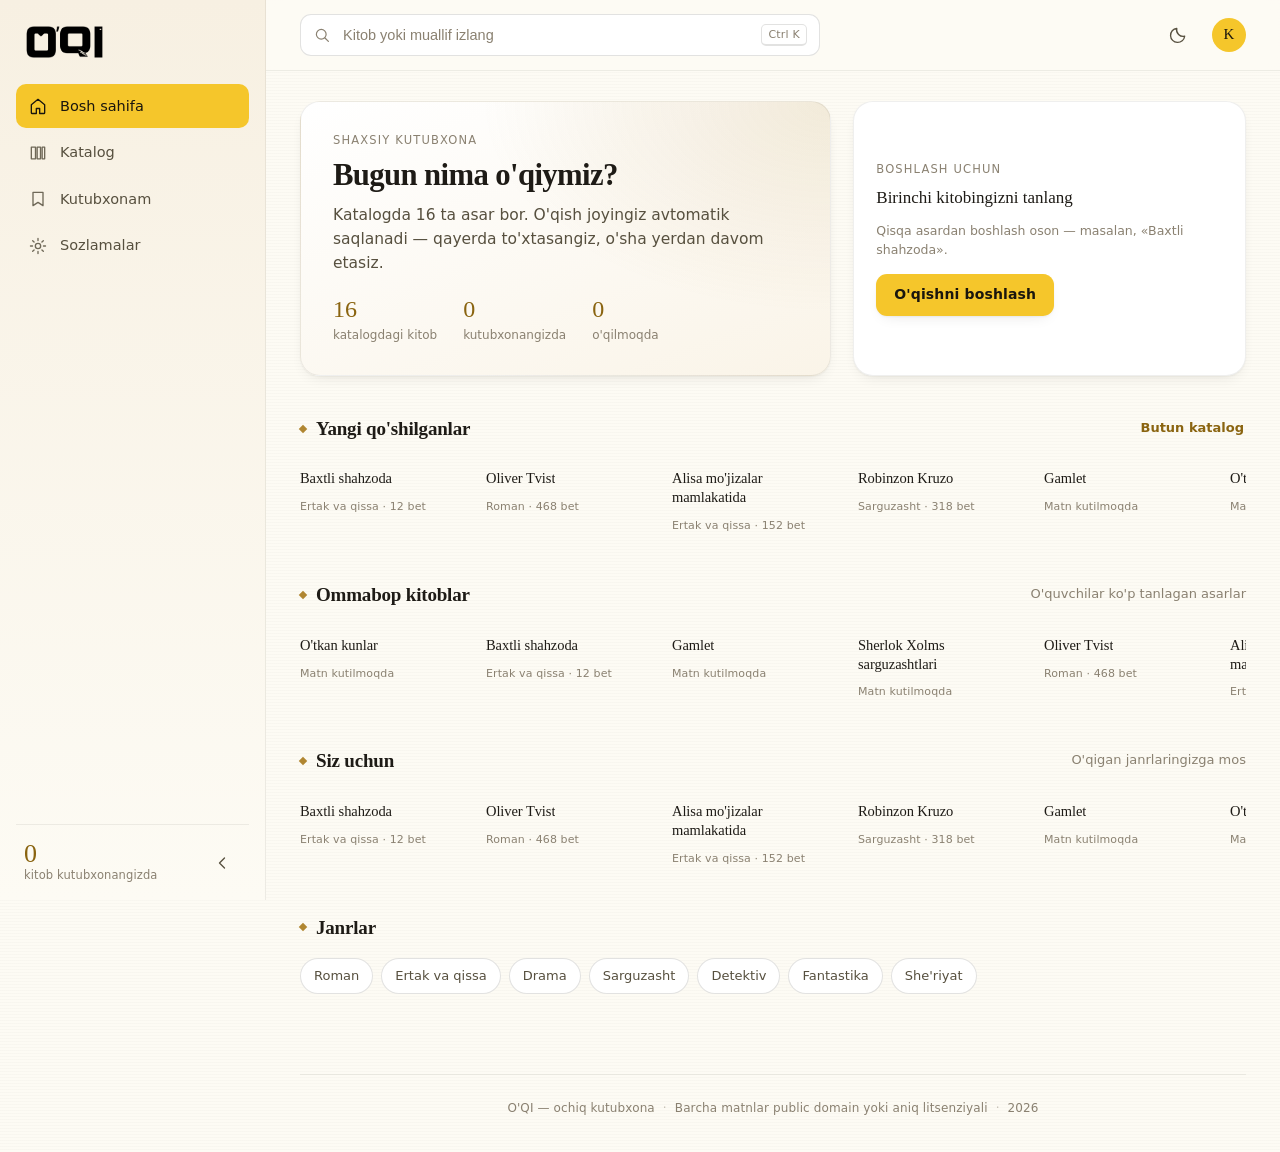
==== index.html @ bd7735b1 "Add files via upload" ====
<!DOCTYPE html>
<html lang="uz-Latn">
<head>
<meta charset="utf-8">
<meta name="viewport" content="width=device-width, initial-scale=1">
<title>O'QI — o'zbekcha elektron kutubxona</title>
<meta name="description" content="O'zbek tilidagi kitoblar katalogi: qidiruv, janrlar bo'yicha tanlash, o'qish va o'qish joyini saqlash. Public domain asarlar, oflayn ishlaydi.">
<meta name="theme-color" content="#12433b">
<link rel="canonical" href="https://oqi.uz/">

<meta property="og:type" content="website">
<meta property="og:site_name" content="O'QI">
<meta property="og:title" content="O'QI — o'zbekcha elektron kutubxona">
<meta property="og:description" content="Qidiruv, janrlar, o'qish jarayonini saqlash. Public domain asarlar asosidagi katalog.">
<meta property="og:locale" content="uz_UZ">
<meta name="twitter:card" content="summary_large_image">
<meta name="twitter:image" content="assets/oqi-og.png">
<meta property="og:image" content="assets/oqi-og.png">
<meta property="og:image:width" content="1200">
<meta property="og:image:height" content="630">

<link rel="icon" href="favicon-32.png" sizes="32x32" type="image/png">
<link rel="apple-touch-icon" href="assets/oqi-icon-180.png">
<link rel="manifest" href="manifest.webmanifest">
<link rel="stylesheet" href="assets/styles.css">
</head>
<body>
<a class="skip" href="#main">Asosiy qismga o'tish</a>

<div class="app" id="app">
  <aside class="sidebar" id="sidebar" aria-label="Asosiy menyu">
    <a class="brand" href="#/home" aria-label="O'QI — bosh sahifa">
      <img class="brand__full" src="assets/oqi-wordmark.png" alt="O'QI" width="112" height="53">
      <img class="brand__mini" src="assets/oqi-icon-180.png" alt="O'QI" width="32" height="32">
    </a>

    <nav class="nav" id="nav">
      <button class="nav__item" data-route="home">
        <svg viewBox="0 0 24 24" aria-hidden="true"><path d="M4 10.5 12 4l8 6.5V20a1 1 0 0 1-1 1h-5v-6H10v6H5a1 1 0 0 1-1-1z"/></svg>
        <span>Bosh sahifa</span>
      </button>
      <button class="nav__item" data-route="catalog">
        <svg viewBox="0 0 24 24" aria-hidden="true"><path d="M4 5h5v14H4zM11 5h4v14h-4zM17 5h3v14h-3z"/></svg>
        <span>Katalog</span>
      </button>
      <button class="nav__item" data-route="library">
        <svg viewBox="0 0 24 24" aria-hidden="true"><path d="M6 4h12v16l-6-4-6 4z"/></svg>
        <span>Kutubxonam</span>
      </button>
      <button class="nav__item" data-route="settings">
        <svg viewBox="0 0 24 24" aria-hidden="true"><circle cx="12" cy="12" r="3.2"/><path d="M12 3v2.4M12 18.6V21M3 12h2.4M18.6 12H21M5.6 5.6l1.7 1.7M16.7 16.7l1.7 1.7M18.4 5.6l-1.7 1.7M7.3 16.7l-1.7 1.7"/></svg>
        <span>Sozlamalar</span>
      </button>
    </nav>

    <div class="sidebar__foot">
      <div class="streak">
        <span class="streak__num" id="streakNum">0</span>
        <span class="streak__lbl">kitob kutubxonangizda</span>
      </div>
      <button class="icon-btn sidebar__collapse" id="collapseBtn" aria-label="Menyuni yig'ish" aria-expanded="true">
        <svg viewBox="0 0 24 24" aria-hidden="true"><path d="M15 6l-6 6 6 6"/></svg>
      </button>
    </div>
  </aside>

  <main class="main" id="main">
    <header class="topbar">
      <button class="icon-btn topbar__menu" id="menuBtn" aria-label="Menyuni ochish">
        <svg viewBox="0 0 24 24" aria-hidden="true"><path d="M4 7h16M4 12h16M4 17h16"/></svg>
      </button>

      <label class="search">
        <svg viewBox="0 0 24 24" aria-hidden="true"><circle cx="11" cy="11" r="6.5"/><path d="M16 16l4.5 4.5"/></svg>
        <input id="searchInput" type="search" placeholder="Kitob yoki muallif izlang" autocomplete="off" aria-label="Qidiruv">
        <kbd class="search__kbd">Ctrl K</kbd>
      </label>

      <div class="topbar__right">
        <button class="btn btn--ghost" id="themeBtn" aria-label="Mavzuni almashtirish">
          <svg viewBox="0 0 24 24" aria-hidden="true"><path d="M20 13.5A8 8 0 0 1 10.5 4 8.5 8.5 0 1 0 20 13.5z"/></svg>
        </button>
        <div class="avatar" aria-hidden="true">K</div>
      </div>
    </header>

    <div class="view" id="view" role="region" aria-live="polite"></div>

    <footer class="site-foot">
      <span>O'QI — ochiq kutubxona</span>
      <span class="site-foot__dot">·</span>
      <span>Barcha matnlar public domain yoki aniq litsenziyali</span>
      <span class="site-foot__dot">·</span>
      <span>2026</span>
    </footer>
  </main>
</div>

<div class="scrim" id="scrim" hidden></div>

<section class="reader" id="reader" aria-label="O'quvchi oynasi" hidden>
  <header class="reader__bar">
    <button class="icon-btn" id="readerClose" aria-label="Yopish">
      <svg viewBox="0 0 24 24" aria-hidden="true"><path d="M6 6l12 12M18 6L6 18"/></svg>
    </button>
    <div class="reader__title" id="readerTitle">—</div>
    <div class="reader__tools">
      <button class="icon-btn" id="fontMinus" aria-label="Shriftni kichraytirish">A−</button>
      <button class="icon-btn" id="fontPlus" aria-label="Shriftni kattalashtirish">A+</button>
      <button class="icon-btn" id="readerTheme" aria-label="O'qish mavzusi">
        <svg viewBox="0 0 24 24" aria-hidden="true"><circle cx="12" cy="12" r="7.5"/><path d="M12 4.5v15"/></svg>
      </button>
      <button class="icon-btn" id="bookmarkBtn" aria-label="Xatcho'p qo'yish">
        <svg viewBox="0 0 24 24" aria-hidden="true"><path d="M7 4h10v16l-5-3.6L7 20z"/></svg>
      </button>
    </div>
  </header>
  <div class="reader__scroll" id="readerScroll">
    <article class="reader__page" id="readerPage"></article>
  </div>
  <footer class="reader__foot">
    <button class="btn btn--quiet" id="prevCh">Oldingi</button>
    <div class="progress" aria-hidden="true"><span id="readerProgress"></span></div>
    <span class="reader__pct" id="readerPct">0%</span>
    <button class="btn btn--quiet" id="nextCh">Keyingi</button>
  </footer>
</section>

<div class="toast" id="toast" role="status" aria-live="polite" hidden></div>

<script src="assets/data.js"></script>
<script src="assets/texts.js"></script>
<script src="assets/app.js"></script>
<script>
  if ("serviceWorker" in navigator && location.protocol.startsWith("http")) {
    window.addEventListener("load", function () {
      navigator.serviceWorker.register("sw.js").catch(function () {});
    });
  }
</script>
</body>
</html>
---- assets/styles.css ----
/* ============================================================
   O'QI — vizual tizim
   Iliq qog'oz fon · to'q yashil-kulrang asosiy rang · mis urg'u
   ============================================================ */

:root{
  color-scheme:light;
  --paper:#fdfbf4;
  --paper-2:#f7f0e2;
  --surface:#ffffff;
  --surface-2:#faf4e8;
  --ink:#1e1b16;
  --ink-2:#57503f;
  --ink-3:#8a8171;
  --accent:#f5c62b;
  --accent-hover:#e3b214;
  --on-accent:#1a160e;
  --accent-ink:#8a6410;
  --forest:#f5c62b;
  --forest-deep:#1c1810;
  --brass:#b08631;
  --clay:#b4563a;
  --line:rgba(34,31,26,.13);
  --line-2:rgba(34,31,26,.07);
  --shadow-1:0 1px 2px rgba(34,31,26,.05),0 6px 16px -8px rgba(34,31,26,.14);
  --shadow-2:0 2px 4px rgba(34,31,26,.05),0 18px 34px -16px rgba(34,31,26,.22);
  --shadow-3:0 4px 10px rgba(12,24,20,.10),0 30px 60px -24px rgba(12,24,20,.35);

  --serif:"Iowan Old Style","Palatino Linotype","Book Antiqua",Georgia,"Times New Roman",serif;
  --sans:"Segoe UI Variable Text","Segoe UI",system-ui,-apple-system,"Helvetica Neue",Arial,sans-serif;

  --t-fast:120ms;
  --t-base:180ms;
  --t-slow:260ms;
  --ease:cubic-bezier(.2,0,0,1);

  --sidebar:266px;
  --radius:14px;
  --radius-lg:20px;
}

body[data-theme="dark"]{
  color-scheme:dark;
  --paper:#151916;
  --paper-2:#111512;
  --surface:#1c221d;
  --surface-2:#222822;
  --ink:#efe9dc;
  --ink-2:#b3ab9c;
  --ink-3:#8b8377;
  --line:rgba(239,233,220,.14);
  --line-2:rgba(239,233,220,.07);
  --accent:#f0c536;
  --accent-hover:#ffd753;
  --on-accent:#17130b;
  --accent-ink:#e6bf55;
  --forest:#f0c536;
  --forest-deep:#0d100c;
  --brass:#c9a25a;
  --shadow-1:0 1px 2px rgba(0,0,0,.4);
  --shadow-2:0 18px 34px -16px rgba(0,0,0,.7);
  --shadow-3:0 30px 60px -24px rgba(0,0,0,.8);
}

*,*::before,*::after{box-sizing:border-box}
html,body{height:100%}
body{
  margin:0;
  font-family:var(--sans);
  font-size:15px;
  line-height:1.55;
  color:var(--ink);
  background:var(--paper);
  background-image:linear-gradient(rgba(34,31,26,.018) 1px,transparent 1px);
  background-size:100% 3px;
  -webkit-font-smoothing:antialiased;
}
h1,h2,h3{font-family:var(--serif);font-weight:600;letter-spacing:-.01em;margin:0}
button{font:inherit;color:inherit;background:none;border:0;cursor:pointer}
svg{width:20px;height:20px;fill:none;stroke:currentColor;stroke-width:1.6;stroke-linecap:round;stroke-linejoin:round}

.skip{position:absolute;left:-9999px;top:0;background:var(--accent);color:var(--on-accent);padding:10px 16px;border-radius:0 0 8px 0;z-index:100}
.skip:focus{left:0}

:focus-visible{outline:2px solid var(--brass);outline-offset:2px;border-radius:6px}

/* ---------- App shell ---------- */
.app{display:grid;grid-template-columns:var(--sidebar) 1fr;min-height:100vh;transition:grid-template-columns var(--t-slow) var(--ease)}
.app.is-collapsed{--sidebar:88px}

.sidebar{
  position:sticky;top:0;height:100vh;
  display:flex;flex-direction:column;
  padding:22px 16px 18px;
  background:linear-gradient(180deg,var(--paper-2),var(--paper));
  border-right:1px solid var(--line-2);
  transition:transform var(--t-slow) var(--ease);
  z-index:30;
}
.brand{display:flex;align-items:center;padding:0 6px 22px;color:var(--ink)}
.brand__full{height:40px;width:auto;display:block}
.brand__mini{display:none;width:32px;height:32px;border-radius:9px}
body[data-theme="dark"] .brand__full{filter:invert(1) brightness(1.05)}
.brand__mark{width:30px;height:30px;stroke-width:1.5}
.brand__text{font-family:var(--serif);font-size:21px;letter-spacing:-.02em}

.nav{display:flex;flex-direction:column;gap:2px}
.nav__item{
  display:flex;align-items:center;gap:12px;
  padding:11px 12px;border-radius:10px;
  color:var(--ink-2);font-size:14.5px;font-weight:500;
  transition:background var(--t-fast) var(--ease),color var(--t-fast) var(--ease),transform var(--t-fast) var(--ease);
  text-align:left;white-space:nowrap;overflow:hidden;
}
.nav__item svg{flex:0 0 20px;opacity:.85}
.nav__item:hover{background:rgba(245,198,43,.20);color:var(--ink)}
.nav__item:active{transform:scale(.985)}
.nav__item.is-active{background:var(--accent);color:var(--on-accent)}
.nav__item.is-active svg{opacity:1}

.sidebar__foot{margin-top:auto;display:flex;align-items:flex-end;justify-content:space-between;gap:8px;padding:14px 8px 0;border-top:1px solid var(--line-2)}
.streak{display:flex;flex-direction:column;line-height:1.15;overflow:hidden}
.streak__num{font-family:var(--serif);font-size:26px;color:var(--accent-ink)}
.streak__lbl{font-size:11.5px;color:var(--ink-3);letter-spacing:.01em;white-space:nowrap}
.icon-btn{
  display:inline-flex;align-items:center;justify-content:center;
  width:38px;height:38px;border-radius:10px;color:var(--ink-2);
  transition:background var(--t-fast) var(--ease),color var(--t-fast) var(--ease),transform var(--t-fast) var(--ease);
  font-size:12px;letter-spacing:.02em;
}
.icon-btn:hover{background:rgba(245,198,43,.22);color:var(--ink)}
.icon-btn:active{transform:scale(.94)}

.app.is-collapsed .brand__full,
.app.is-collapsed .nav__item span,
.app.is-collapsed .streak{display:none}
.app.is-collapsed .brand__mini{display:block}
.app.is-collapsed .brand{justify-content:center}
.app.is-collapsed .nav__item{justify-content:center;padding:12px}
.app.is-collapsed .brand{justify-content:center;padding-bottom:22px}
.app.is-collapsed .sidebar__foot{justify-content:center}
.app.is-collapsed .sidebar__collapse svg{transform:rotate(180deg)}

/* ---------- Topbar ---------- */
.main{min-width:0;display:flex;flex-direction:column}
.topbar{
  position:sticky;top:0;z-index:20;
  display:flex;align-items:center;gap:14px;
  padding:14px 34px;
  background:color-mix(in srgb,var(--paper) 88%,transparent);
  backdrop-filter:blur(10px);
  border-bottom:1px solid var(--line-2);
}
.topbar__menu{display:none}
.search{
  flex:1;max-width:520px;
  display:flex;align-items:center;gap:10px;
  padding:0 12px;height:42px;
  background:var(--surface);
  border:1px solid var(--line);
  border-radius:11px;
  transition:border-color var(--t-fast) var(--ease),box-shadow var(--t-fast) var(--ease);
}
.search:focus-within{border-color:var(--accent-hover);box-shadow:0 0 0 3px rgba(245,198,43,.28)}
.search svg{color:var(--ink-3);flex:0 0 18px;width:18px;height:18px}
.search input{flex:1;border:0;background:none;outline:none;font-size:14.5px;color:var(--ink);min-width:0}
.search input::placeholder{color:var(--ink-3)}
.search__kbd{
  font-family:var(--sans);font-size:11px;color:var(--ink-3);
  border:1px solid var(--line);border-bottom-width:2px;border-radius:5px;padding:1px 6px;
  letter-spacing:.02em;white-space:nowrap;
}
.topbar__right{margin-left:auto;display:flex;align-items:center;gap:6px}
.avatar{
  width:34px;height:34px;border-radius:50%;
  display:grid;place-items:center;
  background:var(--accent);color:var(--on-accent);
  font-family:var(--serif);font-size:15px;
}

/* ---------- View / page transition ---------- */
.view{padding:30px 34px 72px;flex:1;min-width:0}
.page{animation:pageIn var(--t-slow) var(--ease) both}
@keyframes pageIn{from{opacity:0;transform:translateY(10px)}to{opacity:1;transform:none}}

/* ---------- Typography helpers ---------- */
.eyebrow{font-size:11.5px;text-transform:uppercase;letter-spacing:.1em;color:var(--ink-3);margin:0 0 8px}
.h1{font-size:clamp(26px,2.4vw,36px);line-height:1.15;letter-spacing:-.02em}
.h2{font-size:22px;line-height:1.2}
.lede{color:var(--ink-2);font-size:15.5px;max-width:58ch;margin:10px 0 0}

/* ---------- Section head ---------- */
.section{margin-top:38px}
.section__head{display:flex;align-items:baseline;justify-content:space-between;gap:16px;margin-bottom:16px}
.section__title{display:flex;align-items:center;gap:10px;font-size:19px;font-family:var(--serif);letter-spacing:-.01em}
.section__title::before{content:"";width:6px;height:6px;background:var(--brass);transform:rotate(45deg);flex:0 0 6px}
.section__link{font-size:13px;color:var(--accent-ink);font-weight:600;padding:4px 2px;border-bottom:1px solid transparent}
.section__link:hover{border-color:var(--accent-hover)}
.section__sub{color:var(--ink-3);font-size:13px}

/* ---------- Hero / continue card ---------- */
.hero{display:grid;grid-template-columns:1.15fr .85fr;gap:22px;align-items:stretch}
.hero__intro{
  padding:30px 32px;border-radius:var(--radius-lg);
  background:
    radial-gradient(120% 140% at 100% 0,rgba(176,134,49,.14),transparent 55%),
    linear-gradient(160deg,var(--surface),var(--surface-2));
  border:1px solid var(--line-2);
  box-shadow:var(--shadow-1);
  display:flex;flex-direction:column;justify-content:center;
}
.hero__stats{display:flex;gap:26px;margin-top:22px;flex-wrap:wrap}
.stat__num{font-family:var(--serif);font-size:24px;color:var(--accent-ink);line-height:1}
.stat__lbl{font-size:12px;color:var(--ink-3);margin-top:5px}

.continue{
  display:flex;gap:16px;align-items:center;text-align:left;
  padding:18px;border-radius:var(--radius-lg);
  background:var(--surface);border:1px solid var(--line-2);
  box-shadow:var(--shadow-1);
  transition:transform var(--t-base) var(--ease),box-shadow var(--t-base) var(--ease);
}
.continue:hover{transform:translateY(-3px);box-shadow:var(--shadow-2)}
.continue .cover{width:86px;flex:0 0 86px}
.continue__meta{min-width:0}
.continue__name{font-family:var(--serif);font-size:17px;line-height:1.25;margin-bottom:3px;overflow:hidden;text-overflow:ellipsis;display:-webkit-box;-webkit-line-clamp:2;-webkit-box-orient:vertical}
.continue__author{font-size:12.5px;color:var(--ink-3)}
.continue__bar{height:4px;background:var(--line-2);border-radius:2px;margin-top:12px;overflow:hidden}
.continue__bar span{display:block;height:100%;background:var(--accent-hover);border-radius:2px;transition:width var(--t-slow) var(--ease)}
.continue__pct{font-size:11.5px;color:var(--ink-3);margin-top:6px}

/* ---------- Grids ---------- */
.grid{display:grid;gap:20px 18px;grid-template-columns:repeat(auto-fill,minmax(168px,1fr))}
.rail{display:grid;grid-auto-flow:column;grid-auto-columns:168px;gap:18px;overflow-x:auto;padding-bottom:8px;scroll-snap-type:x proximity}
.rail::-webkit-scrollbar{height:8px}
.rail::-webkit-scrollbar-thumb{background:var(--line);border-radius:4px}

/* ---------- Book card ---------- */
.card{
  display:flex;flex-direction:column;gap:10px;text-align:left;
  border-radius:var(--radius);padding:0;
  transition:transform var(--t-base) var(--ease);
  scroll-snap-align:start;
}
.card:hover{transform:translateY(-5px)}
.card:active{transform:translateY(-2px) scale(.995)}
.card__cover-wrap{border-radius:12px;box-shadow:var(--shadow-1);transition:box-shadow var(--t-base) var(--ease)}
.card:hover .card__cover-wrap{box-shadow:var(--shadow-2)}
.card__name{font-family:var(--serif);font-size:14.5px;line-height:1.3;letter-spacing:-.005em;overflow:hidden;display:-webkit-box;-webkit-line-clamp:2;-webkit-box-orient:vertical}
.card__author{font-size:12px;color:var(--ink-3);margin-top:-4px;white-space:nowrap;overflow:hidden;text-overflow:ellipsis}
.card__meta{display:flex;align-items:center;gap:6px;font-size:11px;color:var(--ink-3);letter-spacing:.01em}

/* ---------- Cover ---------- */
.cover{
  position:relative;aspect-ratio:2/3;width:100%;
  border-radius:10px;overflow:hidden;
  background:var(--c1,#12433b);
  transform:translateZ(0);
  transition:transform var(--t-base) var(--ease);
  box-shadow:inset -1px 0 0 rgba(255,255,255,.12),inset 0 0 0 1px rgba(0,0,0,.15);
}
.card:hover .cover{transform:scale(1.03)}
.cover::before{ /* mato to'qimasi */
  content:"";position:absolute;inset:0;
  background-image:
    repeating-linear-gradient(90deg,rgba(255,255,255,.05) 0 1px,transparent 1px 3px),
    repeating-linear-gradient(0deg,rgba(0,0,0,.05) 0 1px,transparent 1px 3px),
    linear-gradient(120deg,rgba(255,255,255,.14),transparent 42%);
  mix-blend-mode:overlay;
}
.cover::after{ /* muqova gardishi */
  content:"";position:absolute;inset:7px;border:1px solid rgba(246,240,224,.32);border-radius:5px;
}
.cover__spine{
  position:absolute;left:0;top:0;bottom:0;width:11px;
  background:linear-gradient(90deg,rgba(0,0,0,.42),rgba(0,0,0,.06));
  border-right:1px solid rgba(255,255,255,.10);
}
.cover__body{
  position:absolute;inset:0;padding:16px 12px 14px 21px;
  display:flex;flex-direction:column;justify-content:space-between;align-items:center;
  text-align:center;color:#f7f1e2;
  background:linear-gradient(180deg,rgba(0,0,0,.20),rgba(0,0,0,.02) 38%,rgba(0,0,0,.24));
}
.cover__center{display:flex;flex-direction:column;align-items:center;gap:7px;margin:auto 0;width:100%}
.cover__orn{width:15px;height:15px;border:1px solid rgba(247,241,226,.5);transform:rotate(45deg);margin-bottom:2px}
.cover__genre{font-size:8px;letter-spacing:.18em;text-transform:uppercase;opacity:.72}
.cover__top{font-size:8.5px;letter-spacing:.16em;text-transform:uppercase;opacity:.72}
.cover__title{
  font-family:var(--serif);font-size:clamp(13px,1.15vw,17px);line-height:1.22;
  letter-spacing:.005em;text-wrap:balance;max-width:100%;
  text-shadow:0 1px 2px rgba(0,0,0,.35);
}
.cover__author{font-size:9px;letter-spacing:.14em;text-transform:uppercase;opacity:.85;margin-top:2px}
.cover__rule{width:26px;height:1px;background:rgba(246,240,224,.5);margin:6px 0 2px}
.cover--sm .cover__body{padding:12px 8px 10px 15px}
.cover--sm .cover__title{font-size:11px}
.cover--sm .cover__orn{width:10px;height:10px}
.cover--sm .cover__genre{font-size:6.5px}

.badge{
  position:absolute;top:10px;right:10px;z-index:2;
  font-size:10px;letter-spacing:.05em;text-transform:uppercase;
  background:rgba(250,246,238,.92);color:var(--forest-deep);
  padding:3px 7px;border-radius:20px;font-weight:600;
}
.badge--muted{background:rgba(34,31,26,.62);color:#f2ecdd}

/* ---------- Chips ---------- */
.chips{display:flex;gap:8px;flex-wrap:wrap}
.chip{
  padding:7px 13px;border-radius:999px;font-size:13px;
  border:1px solid var(--line);color:var(--ink-2);background:var(--surface);
  transition:background var(--t-fast) var(--ease),color var(--t-fast) var(--ease),border-color var(--t-fast) var(--ease),transform var(--t-fast) var(--ease);
}
.chip:hover{border-color:var(--accent-hover);color:var(--ink)}
.chip:active{transform:scale(.97)}
.chip.is-active{background:var(--accent);border-color:var(--accent);color:var(--on-accent)}

/* ---------- Buttons ---------- */
.btn{
  display:inline-flex;align-items:center;justify-content:center;gap:8px;
  height:42px;padding:0 18px;border-radius:11px;
  font-size:14px;font-weight:600;letter-spacing:.01em;
  transition:background var(--t-fast) var(--ease),transform var(--t-fast) var(--ease),box-shadow var(--t-fast) var(--ease),color var(--t-fast) var(--ease);
}
.btn:active{transform:scale(.97)}
.btn--primary{background:var(--accent);color:var(--on-accent);box-shadow:var(--shadow-1)}
.btn--primary:hover{background:var(--accent-hover)}
.btn--outline{border:1px solid var(--line);background:var(--surface);color:var(--ink)}
.btn--outline:hover{border-color:var(--accent-hover);color:var(--ink)}
.btn--ghost{color:var(--ink-2)}
.btn--ghost:hover{background:rgba(245,198,43,.22)}
.btn--quiet{color:var(--accent-ink);font-weight:600;height:36px;padding:0 12px;border-radius:8px}
.btn--quiet:hover{background:rgba(245,198,43,.2)}
.btn[disabled]{opacity:.45;pointer-events:none}
.btn--full{width:100%}

/* ---------- Filters ---------- */
.filters{display:flex;gap:10px;flex-wrap:wrap;align-items:center;margin:18px 0 6px}
.select{
  height:38px;padding:0 34px 0 12px;border-radius:10px;
  border:1px solid var(--line);background:var(--surface);color:var(--ink);
  font-size:13.5px;appearance:none;
  background-image:linear-gradient(45deg,transparent 50%,var(--ink-3) 50%),linear-gradient(135deg,var(--ink-3) 50%,transparent 50%);
  background-position:calc(100% - 17px) 17px,calc(100% - 12px) 17px;
  background-size:5px 5px,5px 5px;background-repeat:no-repeat;
}
.result-line{display:flex;justify-content:space-between;align-items:baseline;margin:16px 0 14px;color:var(--ink-3);font-size:13px}

/* ---------- Book detail ---------- */
.detail{display:grid;grid-template-columns:280px minmax(0,1fr);gap:38px;align-items:start}
.detail__cover{position:sticky;top:96px}
.detail__cover .cover{box-shadow:var(--shadow-3);border-radius:12px}
.detail__title{font-size:clamp(26px,2.6vw,38px);line-height:1.1;letter-spacing:-.02em;margin:6px 0 8px;text-wrap:balance}
.detail__author{font-size:15px;color:var(--ink-2);margin-bottom:18px}
.detail__meta{display:flex;gap:22px;flex-wrap:wrap;margin:20px 0;padding:16px 0;border-top:1px solid var(--line-2);border-bottom:1px solid var(--line-2)}
.meta__lbl{font-size:11px;text-transform:uppercase;letter-spacing:.09em;color:var(--ink-3);margin-bottom:3px}
.meta__val{font-size:14px;color:var(--ink)}
.detail__desc{font-size:15.5px;line-height:1.7;color:var(--ink-2);max-width:64ch}
.detail__actions{display:flex;gap:10px;margin:24px 0 18px;flex-wrap:wrap}
.license{
  display:flex;gap:10px;align-items:flex-start;
  padding:12px 14px;border-radius:10px;background:var(--surface-2);
  border:1px solid var(--line-2);font-size:12.5px;color:var(--ink-2);max-width:64ch;
}
.license svg{flex:0 0 16px;width:16px;height:16px;margin-top:2px;color:var(--accent-ink)}

/* ---------- Library ---------- */
.tabs{display:flex;gap:4px;border-bottom:1px solid var(--line-2);margin:18px 0 26px}
.tab{padding:10px 14px;font-size:14px;color:var(--ink-3);border-bottom:2px solid transparent;margin-bottom:-1px;transition:color var(--t-fast),border-color var(--t-fast)}
.tab.is-active{color:var(--ink);border-color:var(--accent-hover);font-weight:600}
.lib-item{display:grid;grid-template-columns:64px 1fr auto;gap:16px;align-items:center;padding:14px 0;border-bottom:1px solid var(--line-2)}
.lib-item .cover{border-radius:6px}
.lib-item__name{font-family:var(--serif);font-size:15.5px;line-height:1.3}
.lib-item__author{font-size:12.5px;color:var(--ink-3);margin-top:2px}
.lib-item__bar{height:3px;background:var(--line-2);border-radius:2px;margin-top:9px;overflow:hidden;max-width:260px}
.lib-item__bar span{display:block;height:100%;background:var(--brass);border-radius:2px}
.lib-item__pct{font-size:12px;color:var(--ink-3);margin-top:5px}

/* ---------- Settings ---------- */
.panel{background:var(--surface);border:1px solid var(--line-2);border-radius:var(--radius);padding:22px 24px;max-width:720px;box-shadow:var(--shadow-1)}
.row{display:flex;align-items:center;justify-content:space-between;gap:20px;padding:14px 0;border-bottom:1px solid var(--line-2)}
.row:last-child{border-bottom:0}
.row__label{font-size:14.5px}
.row__hint{font-size:12.5px;color:var(--ink-3);margin-top:3px}
.seg{display:inline-flex;border:1px solid var(--line);border-radius:9px;overflow:hidden}
.seg button{padding:7px 12px;font-size:13px;color:var(--ink-2)}
.seg button.is-active{background:var(--accent);color:var(--on-accent)}
.range{
  -webkit-appearance:none;appearance:none;
  width:150px;height:6px;border-radius:3px;
  background:var(--line);outline:none;accent-color:var(--accent-hover);
}
.range::-webkit-slider-thumb{
  -webkit-appearance:none;appearance:none;
  width:17px;height:17px;border-radius:50%;
  background:var(--accent-hover);border:2px solid var(--surface);
  box-shadow:0 1px 3px rgba(0,0,0,.22);cursor:pointer;
}
.range::-moz-range-track{height:6px;border-radius:3px;background:var(--line)}
.range::-moz-range-thumb{width:15px;height:15px;border-radius:50%;background:var(--accent-hover);border:2px solid var(--surface);cursor:pointer}
.danger{color:var(--clay);border-color:rgba(180,86,58,.4)}
.danger:hover{background:rgba(180,86,58,.08)}

/* ---------- Skeleton ---------- */
.sk{display:flex;flex-direction:column;gap:10px}
.sk__cover{aspect-ratio:2/3;border-radius:12px;background:var(--surface-2);position:relative;overflow:hidden}
.sk__line{height:11px;border-radius:5px;background:var(--surface-2);position:relative;overflow:hidden}
.sk__line--short{width:62%}
.sk__cover::after,.sk__line::after{
  content:"";position:absolute;inset:0;
  background:linear-gradient(100deg,transparent 20%,rgba(255,255,255,.55) 50%,transparent 80%);
  transform:translateX(-100%);animation:shimmer 1.5s var(--ease) infinite;
}
body[data-theme="dark"] .sk__cover::after,body[data-theme="dark"] .sk__line::after{background:linear-gradient(100deg,transparent 20%,rgba(255,255,255,.06) 50%,transparent 80%)}
@keyframes shimmer{to{transform:translateX(100%)}}

/* ---------- Empty / error ---------- */
.state{
  text-align:center;padding:64px 24px;max-width:460px;margin:0 auto;
  display:flex;flex-direction:column;align-items:center;gap:6px;
  animation:pageIn var(--t-slow) var(--ease) both;
}
.state__mark{width:46px;height:46px;color:var(--ink-3);margin-bottom:8px;stroke-width:1.3}
.state__title{font-family:var(--serif);font-size:19px}
.state__text{color:var(--ink-2);font-size:14px;max-width:38ch}
.state .btn{margin-top:14px}

/* ---------- Reader ---------- */
.reader{
  position:fixed;inset:0;z-index:60;
  display:flex;flex-direction:column;
  background:var(--paper);
  animation:readerIn var(--t-slow) var(--ease) both;
}
.reader[hidden]{display:none}
@keyframes readerIn{from{opacity:0;transform:translateY(14px)}to{opacity:1;transform:none}}
.reader__bar{display:flex;align-items:center;gap:12px;padding:12px 22px;border-bottom:1px solid var(--line-2);background:var(--paper)}
.reader__title{font-family:var(--serif);font-size:15px;color:var(--ink-2);white-space:nowrap;overflow:hidden;text-overflow:ellipsis}
.reader__tools{margin-left:auto;display:flex;gap:2px;align-items:center}
.reader__scroll{flex:1;overflow-y:auto;scroll-behavior:smooth}
.reader__page{
  max-width:64ch;margin:0 auto;padding:64px 26px 96px;
  font-family:var(--serif);font-size:var(--reader-font,19px);line-height:1.75;
  color:var(--ink);text-align:left;
}
.reader__page p{margin:0 0 1.05em;text-indent:1.4em}
.reader__page p:first-of-type{text-indent:0}
.reader__page p:first-of-type::first-letter{
  float:left;font-size:3.1em;line-height:.86;padding:6px 8px 0 0;color:var(--accent-ink);
}
.reader__page h2{font-size:1.05em;letter-spacing:.12em;text-transform:uppercase;color:var(--ink-3);
  font-family:var(--sans);font-weight:600;margin:0 0 2em;text-align:center}
.reader__foot{display:flex;align-items:center;gap:14px;padding:10px 22px;border-top:1px solid var(--line-2);background:var(--paper)}
.progress{flex:1;height:3px;background:var(--line-2);border-radius:2px;overflow:hidden}
.progress span{display:block;height:100%;width:0;background:var(--brass);transition:width var(--t-base) var(--ease)}
.reader__pct{font-size:12px;color:var(--ink-3);min-width:34px;text-align:right}

.reader[data-reader-theme="sepia"]{--paper:#f4ecd8;--paper-2:#efe6cf;--ink:#3a3128;--ink-2:#6b5f4e;--ink-3:#948873;--line-2:rgba(58,49,40,.12)}
.reader[data-reader-theme="dark"]{--paper:#14181a;--paper-2:#111516;--ink:#dfd8c8;--ink-2:#a49d8e;--ink-3:#7b7568;--line-2:rgba(223,216,200,.12);--accent-ink:#e6c05a}

/* ---------- Toast ---------- */
.toast{
  position:fixed;left:50%;bottom:28px;transform:translateX(-50%) translateY(8px);
  background:var(--forest-deep);color:#f5f0e1;
  padding:12px 18px;border-radius:11px;font-size:13.5px;
  box-shadow:var(--shadow-3);z-index:80;
  display:flex;align-items:center;gap:10px;
  animation:toastIn var(--t-base) var(--ease) forwards;
}
.toast[hidden]{display:none}
@keyframes toastIn{from{opacity:0;transform:translateX(-50%) translateY(12px)}to{opacity:1;transform:translateX(-50%) translateY(0)}}
.toast__dot{width:7px;height:7px;border-radius:50%;background:var(--brass)}

/* ---------- Scrim (mobile nav) ---------- */
.scrim{position:fixed;inset:0;background:rgba(18,26,22,.42);z-index:25;backdrop-filter:blur(2px)}
.scrim[hidden]{display:none}

/* ---------- Responsive ---------- */
@media (max-width:1180px){
  .view{padding:26px 24px 64px}
  .topbar{padding:12px 24px}
  .hero{grid-template-columns:1fr}
}
@media (max-width:1024px){
  .app{grid-template-columns:88px 1fr}
  .brand__full{display:none}
  .brand__mini{display:block}
  .brand{justify-content:center}
  .nav__item span,.streak{display:none}
  .nav__item{justify-content:center;padding:12px}
  .sidebar__foot{justify-content:center}
  .detail{grid-template-columns:220px minmax(0,1fr);gap:26px}
}
@media (max-width:820px){
  .app{grid-template-columns:1fr}
  .sidebar{position:fixed;left:0;top:0;width:266px;transform:translateX(-100%);box-shadow:var(--shadow-3)}
  .app.is-open .sidebar{transform:none}
  .app.is-open .brand__full{display:block}
  .app.is-open .brand__mini{display:none}
  .app.is-open .brand{justify-content:flex-start}
  .app.is-open .nav__item span,.app.is-open .streak{display:block}
  .app.is-open .nav__item{justify-content:flex-start;padding:11px 12px}
  .topbar__menu{display:inline-flex}
  .topbar{padding:10px 14px;gap:8px}
  .search__kbd{display:none}
  .view{padding:20px 16px 56px}
  .detail{grid-template-columns:1fr;gap:20px}
  .detail__cover{position:static;max-width:190px}
  .grid{grid-template-columns:repeat(auto-fill,minmax(136px,1fr));gap:16px 12px}
  .rail{grid-auto-columns:138px}
  .lib-item{grid-template-columns:52px 1fr;row-gap:4px}
  .lib-item__pct{grid-column:2}
}
@media (max-width:520px){
  .hero__intro{padding:22px 20px}
  .h1{font-size:26px}
  .section{margin-top:30px}
}
@media (max-width:420px){
  .grid{grid-template-columns:repeat(2,1fr)}
}

/* ---------- Reduced motion ---------- */
@media (prefers-reduced-motion:reduce){
  *,*::before,*::after{animation-duration:.001ms!important;animation-iteration-count:1!important;transition-duration:.001ms!important;scroll-behavior:auto!important}
  .card:hover{transform:none}
  .card:hover .cover{transform:none}
  .continue:hover{transform:none}
  .btn:active,.chip:active,.icon-btn:active{transform:none}
  .sk__cover::after,.sk__line::after{animation:none;background:none}
}

/* ---------- Sayt versiyasi ---------- */
a.brand{text-decoration:none;color:var(--ink)}

/* Muqova: och sariq fon + to'q matn */
.cover--ink .cover__body{color:#1b1710;background:linear-gradient(180deg,rgba(255,255,255,.22),rgba(255,255,255,0) 40%,rgba(0,0,0,.07))}
.cover--ink .cover__orn{border-color:rgba(27,23,16,.45)}
.cover--ink .cover__rule{background:rgba(27,23,16,.35)}
.cover--ink .cover__title{text-shadow:none}
.cover--ink .cover__genre{opacity:.62}
.cover--ink .cover__spine{background:linear-gradient(90deg,rgba(0,0,0,.22),rgba(0,0,0,.02));border-right:1px solid rgba(255,255,255,.18)}
a.brand:hover .brand__text{opacity:.8}
.view{width:100%;max-width:1520px;margin:0 auto}
.site-foot{
  display:flex;flex-wrap:wrap;gap:8px;align-items:center;justify-content:center;
  margin:8px 34px 0;padding:24px 0 34px;
  border-top:1px solid var(--line-2);
  color:var(--ink-3);font-size:12px;letter-spacing:.01em;
}
.site-foot__dot{opacity:.45}
@media (max-width:820px){ .site-foot{margin:4px 16px 0;padding:20px 0 28px} }

/* Bosma va nusxa olish uchun */
@media print{
  .sidebar,.topbar,.reader__foot,.toast,.scrim{display:none!important}
  .app{display:block}
  .view{padding:0}
  .reader{position:static;display:block}
  .reader__bar{display:none}
  .reader__scroll{overflow:visible;height:auto}
}
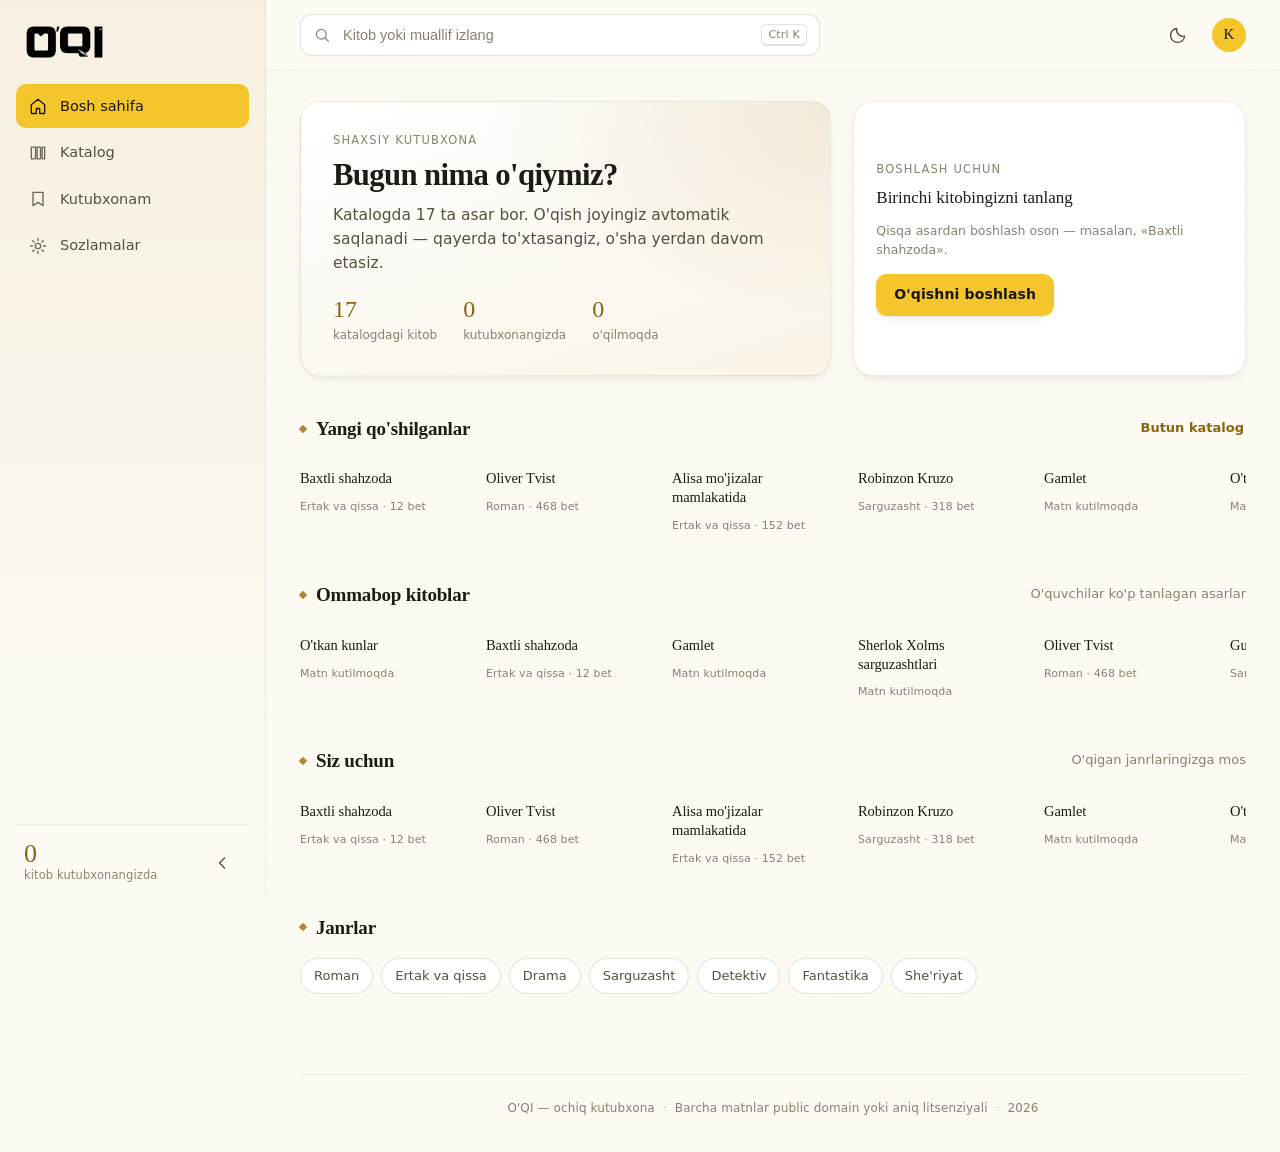
==== commit b6cd71dc: "Publish OQI reader and Gulliver sample Co-authored-by: Copilot App <223556219+Copilot@users.noreply." ====
--- a/index.html
+++ b/index.html
@@ -6,7 +6,7 @@
 <title>O'QI — o'zbekcha elektron kutubxona</title>
 <meta name="description" content="O'zbek tilidagi kitoblar katalogi: qidiruv, janrlar bo'yicha tanlash, o'qish va o'qish joyini saqlash. Public domain asarlar, oflayn ishlaydi.">
 <meta name="theme-color" content="#12433b">
-<link rel="canonical" href="https://oqi.uz/">
+<link rel="canonical" href="https://oqi-sayt.onrender.com/">
 
 <meta property="og:type" content="website">
 <meta property="og:site_name" content="O'QI">
@@ -18,10 +18,11 @@
 <meta property="og:image" content="assets/oqi-og.png">
 <meta property="og:image:width" content="1200">
 <meta property="og:image:height" content="630">
+<meta property="og:url" content="https://oqi-sayt.onrender.com/">
 
 <link rel="icon" href="favicon-32.png" sizes="32x32" type="image/png">
 <link rel="apple-touch-icon" href="assets/oqi-icon-180.png">
-<link rel="manifest" href="manifest.webmanifest">
+<link rel="manifest" href="manifest.json">
 <link rel="stylesheet" href="assets/styles.css">
 </head>
 <body>
@@ -115,14 +116,27 @@
       </button>
     </div>
   </header>
-  <div class="reader__scroll" id="readerScroll">
-    <article class="reader__page" id="readerPage"></article>
+  <div class="reader__stage">
+    <div class="reader__book" id="readerBook">
+      <div class="reader__scroll" id="readerScroll">
+        <article class="reader__page" id="readerPage"></article>
+      </div>
+      <div class="reader__cover" id="readerCover" hidden aria-hidden="true">
+        <div class="reader__cover-face reader__cover-face--front" id="readerCoverFront"></div>
+        <div class="reader__cover-face reader__cover-face--back"></div>
+      </div>
+      <div class="reader__flip" id="readerFlip" hidden aria-hidden="true">
+        <div class="reader__flip-face reader__flip-face--front"></div>
+        <div class="reader__flip-face reader__flip-face--back"></div>
+      </div>
+    </div>
   </div>
   <footer class="reader__foot">
-    <button class="btn btn--quiet" id="prevCh">Oldingi</button>
+    <button class="btn btn--quiet" id="prevCh">Oldingi varaq</button>
+    <span class="reader__counter" id="readerCounter">Muqova</span>
     <div class="progress" aria-hidden="true"><span id="readerProgress"></span></div>
     <span class="reader__pct" id="readerPct">0%</span>
-    <button class="btn btn--quiet" id="nextCh">Keyingi</button>
+    <button class="btn btn--quiet" id="nextCh">Keyingi varaq</button>
   </footer>
 </section>
 
@@ -130,6 +144,7 @@
 
 <script src="assets/data.js"></script>
 <script src="assets/texts.js"></script>
+<script src="data/texts/gulliverning-sayohatlari.js"></script>
 <script src="assets/app.js"></script>
 <script>
   if ("serviceWorker" in navigator && location.protocol.startsWith("http")) {
--- a/assets/styles.css
+++ b/assets/styles.css
@@ -244,7 +244,17 @@
 }
 .card:hover{transform:translateY(-5px)}
 .card:active{transform:translateY(-2px) scale(.995)}
-.card__cover-wrap{border-radius:12px;box-shadow:var(--shadow-1);transition:box-shadow var(--t-base) var(--ease)}
+.card__cover-wrap{
+  display:block;position:relative;border-radius:12px;
+  perspective:1000px;transform-style:preserve-3d;
+  box-shadow:var(--shadow-1);transition:box-shadow var(--t-base) var(--ease)
+}
+.card__cover-wrap::before{
+  content:"";position:absolute;inset:5px 0 5px 5px;border-radius:0 6px 6px 0;
+  background:repeating-linear-gradient(90deg,#f8f2e4 0 1px,#cfc3ac 1px 2px);
+  transform:translateX(6px) translateZ(-9px);transform-origin:left center;
+  box-shadow:3px 4px 8px rgba(0,0,0,.2)
+}
 .card:hover .card__cover-wrap{box-shadow:var(--shadow-2)}
 .card__name{font-family:var(--serif);font-size:14.5px;line-height:1.3;letter-spacing:-.005em;overflow:hidden;display:-webkit-box;-webkit-line-clamp:2;-webkit-box-orient:vertical}
 .card__author{font-size:12px;color:var(--ink-3);margin-top:-4px;white-space:nowrap;overflow:hidden;text-overflow:ellipsis}
@@ -255,11 +265,11 @@
   position:relative;aspect-ratio:2/3;width:100%;
   border-radius:10px;overflow:hidden;
   background:var(--c1,#12433b);
-  transform:translateZ(0);
-  transition:transform var(--t-base) var(--ease);
+  transform:translateZ(0);transform-origin:left center;transform-style:preserve-3d;
+  transition:transform .65s cubic-bezier(.2,.72,.2,1),box-shadow .65s var(--ease);
   box-shadow:inset -1px 0 0 rgba(255,255,255,.12),inset 0 0 0 1px rgba(0,0,0,.15);
 }
-.card:hover .cover{transform:scale(1.03)}
+.card:hover .cover{transform:rotateY(-13deg) rotateX(2deg) translateZ(8px);box-shadow:8px 14px 22px rgba(0,0,0,.28),inset -1px 0 0 rgba(255,255,255,.12)}
 .cover::before{ /* mato to'qimasi */
   content:"";position:absolute;inset:0;
   background-image:
@@ -431,34 +441,114 @@
 .reader{
   position:fixed;inset:0;z-index:60;
   display:flex;flex-direction:column;
-  background:var(--paper);
+  background:radial-gradient(ellipse at 50% 53%,var(--paper-2),var(--paper) 75%);
   animation:readerIn var(--t-slow) var(--ease) both;
 }
 .reader[hidden]{display:none}
 @keyframes readerIn{from{opacity:0;transform:translateY(14px)}to{opacity:1;transform:none}}
-.reader__bar{display:flex;align-items:center;gap:12px;padding:12px 22px;border-bottom:1px solid var(--line-2);background:var(--paper)}
+.reader__bar{display:flex;align-items:center;gap:12px;padding:12px 22px;border-bottom:1px solid var(--line-2);background:var(--paper);position:relative;z-index:8}
 .reader__title{font-family:var(--serif);font-size:15px;color:var(--ink-2);white-space:nowrap;overflow:hidden;text-overflow:ellipsis}
 .reader__tools{margin-left:auto;display:flex;gap:2px;align-items:center}
-.reader__scroll{flex:1;overflow-y:auto;scroll-behavior:smooth}
+.reader__stage{
+  flex:1;min-height:0;display:grid;place-items:center;overflow:hidden;
+  padding:22px clamp(18px,4vw,56px);perspective:1800px;
+}
+.reader__book{
+  position:relative;width:min(1100px,calc(100vw - 120px));height:min(72vh,740px);min-height:360px;
+  border-radius:9px;background:var(--paper-2);transform-style:preserve-3d;
+  box-shadow:0 32px 70px rgba(30,24,16,.22),0 8px 20px rgba(30,24,16,.16);
+}
+.reader__book::before{
+  content:"";position:absolute;z-index:3;top:0;bottom:0;left:50%;width:30px;
+  transform:translateX(-50%);pointer-events:none;
+  background:linear-gradient(90deg,transparent,rgba(49,39,26,.11) 48%,rgba(255,255,255,.2) 53%,transparent);
+}
+.reader__scroll{
+  position:absolute;inset:0;overflow:hidden;border-radius:9px;
+  scroll-behavior:auto;touch-action:pan-y;
+  background:linear-gradient(90deg,rgba(83,66,42,.06),transparent 7%,var(--paper) 17%,var(--paper) 83%,transparent 93%,rgba(83,66,42,.05));
+}
 .reader__page{
-  max-width:64ch;margin:0 auto;padding:64px 26px 96px;
-  font-family:var(--serif);font-size:var(--reader-font,19px);line-height:1.75;
+  box-sizing:border-box;width:100%;height:100%;margin:0;
+  padding:clamp(34px,4.5vw,62px) clamp(34px,5vw,68px);
+  column-count:2;column-gap:clamp(42px,5vw,76px);column-fill:auto;
+  column-rule:1px solid rgba(95,78,52,.12);
+  font-family:var(--serif);font-size:var(--reader-font,19px);line-height:1.72;
   color:var(--ink);text-align:left;
 }
-.reader__page p{margin:0 0 1.05em;text-indent:1.4em}
+.reader__page p{margin:0 0 1em;text-indent:1.35em}
 .reader__page p:first-of-type{text-indent:0}
 .reader__page p:first-of-type::first-letter{
   float:left;font-size:3.1em;line-height:.86;padding:6px 8px 0 0;color:var(--accent-ink);
 }
-.reader__page h2{font-size:1.05em;letter-spacing:.12em;text-transform:uppercase;color:var(--ink-3);
-  font-family:var(--sans);font-weight:600;margin:0 0 2em;text-align:center}
-.reader__foot{display:flex;align-items:center;gap:14px;padding:10px 22px;border-top:1px solid var(--line-2);background:var(--paper)}
+.reader__page h2{
+  column-span:all;font-size:1em;letter-spacing:.12em;text-transform:uppercase;color:var(--ink-3);
+  font-family:var(--sans);font-weight:600;margin:0 0 1.5em;text-align:center
+}
+.reader__cover{
+  position:absolute;z-index:5;inset:0 0 0 50%;transform-origin:left center;
+  transform-style:preserve-3d;perspective:1600px;
+}
+.reader__cover[hidden],.reader__flip[hidden]{display:none}
+.reader__cover-face{
+  position:absolute;inset:0;display:grid;place-items:center;
+  backface-visibility:hidden;border-radius:0 9px 9px 0;
+}
+.reader__cover-face--front{
+  background:linear-gradient(120deg,rgba(255,255,255,.2),transparent 32%),var(--paper-2);
+  box-shadow:inset 4px 0 9px rgba(0,0,0,.16),inset -2px 0 rgba(255,255,255,.28);
+}
+.reader__cover-face--front .cover{height:88%;width:auto;aspect-ratio:2/3;box-shadow:0 14px 30px rgba(0,0,0,.3)}
+.reader__cover-face--back{
+  transform:rotateY(180deg);background:linear-gradient(90deg,#dfd4bd,var(--paper-2) 18%,var(--paper-2));
+  box-shadow:inset -4px 0 9px rgba(0,0,0,.13);
+}
+.reader__cover--opening{animation:readerCoverOpen .72s cubic-bezier(.42,0,.2,1) forwards}
+.reader__cover--closing{animation:readerCoverClose .72s cubic-bezier(.42,0,.2,1) forwards}
+@keyframes readerCoverOpen{to{transform:rotateY(-180deg)}}
+@keyframes readerCoverClose{from{transform:rotateY(-180deg)}to{transform:rotateY(0)}}
+.reader__book--covered .reader__scroll{visibility:hidden}
+.reader__flip{
+  position:absolute;z-index:4;top:0;bottom:0;width:50%;transform-style:preserve-3d;
+  background:var(--paper);box-shadow:0 0 20px rgba(46,36,23,.18);pointer-events:none;
+}
+.reader__flip-face{position:absolute;inset:0;backface-visibility:hidden}
+.reader__flip-face--front{background:linear-gradient(90deg,rgba(87,68,42,.16),transparent 20%),var(--paper)}
+.reader__flip-face--back{transform:rotateY(180deg);background:linear-gradient(90deg,var(--paper-2),var(--paper))}
+.reader__flip--next{right:0;transform-origin:left center;animation:readerPageNext .68s cubic-bezier(.42,0,.2,1) forwards}
+.reader__flip--prev{left:0;transform-origin:right center;animation:readerPagePrev .68s cubic-bezier(.42,0,.2,1) forwards}
+@keyframes readerPageNext{to{transform:rotateY(-180deg)}}
+@keyframes readerPagePrev{to{transform:rotateY(180deg)}}
+.reader__foot{display:flex;align-items:center;gap:14px;padding:10px 22px;border-top:1px solid var(--line-2);background:var(--paper);position:relative;z-index:8}
 .progress{flex:1;height:3px;background:var(--line-2);border-radius:2px;overflow:hidden}
 .progress span{display:block;height:100%;width:0;background:var(--brass);transition:width var(--t-base) var(--ease)}
 .reader__pct{font-size:12px;color:var(--ink-3);min-width:34px;text-align:right}
+.reader__counter{font-size:12px;font-variant-numeric:tabular-nums;color:var(--ink-3);min-width:72px;text-align:center;white-space:nowrap}
 
 .reader[data-reader-theme="sepia"]{--paper:#f4ecd8;--paper-2:#efe6cf;--ink:#3a3128;--ink-2:#6b5f4e;--ink-3:#948873;--line-2:rgba(58,49,40,.12)}
 .reader[data-reader-theme="dark"]{--paper:#14181a;--paper-2:#111516;--ink:#dfd8c8;--ink-2:#a49d8e;--ink-3:#7b7568;--line-2:rgba(223,216,200,.12);--accent-ink:#e6c05a}
+@media (max-width:760px){
+  .reader__bar{padding:9px 10px;gap:8px}
+  .reader__title{font-size:13px}
+  .reader__stage{padding:10px 0}
+  .reader__book{width:min(94vw,560px);height:min(72vh,720px);min-height:340px}
+  .reader__book::before{display:none}
+  .reader__page{column-count:1;column-gap:0;column-rule:0;padding:34px 28px}
+  .reader__cover{inset:0}
+  .reader__cover-face{border-radius:9px}
+  .reader__cover-face--front .cover{height:88%}
+  .reader__flip{width:100%}
+  .reader__foot{gap:7px;padding:8px}
+  .reader__foot .btn{font-size:12px;padding:8px}
+  .reader__counter{min-width:50px;font-size:11px}
+  .reader__pct{min-width:30px;font-size:11px}
+  .reader__foot .progress{min-width:20px}
+}
+@media (max-height:620px){
+  .reader__stage{padding-top:8px;padding-bottom:8px}
+  .reader__book{height:min(66vh,600px);min-height:260px}
+  .reader__page{padding-top:28px;padding-bottom:28px}
+}
 
 /* ---------- Toast ---------- */
 .toast{
@@ -558,7 +648,11 @@
   .sidebar,.topbar,.reader__foot,.toast,.scrim{display:none!important}
   .app{display:block}
   .view{padding:0}
-  .reader{position:static;display:block}
+  .reader{position:static;display:block;background:#fff}
   .reader__bar{display:none}
-  .reader__scroll{overflow:visible;height:auto}
+  .reader__stage{display:block;overflow:visible;padding:0}
+  .reader__book{width:auto;height:auto;min-height:0;box-shadow:none;background:none}
+  .reader__book::before,.reader__cover,.reader__flip{display:none!important}
+  .reader__scroll{position:static;overflow:visible;height:auto;visibility:visible;background:none}
+  .reader__page{width:auto;height:auto;column-count:1;padding:0}
 }
